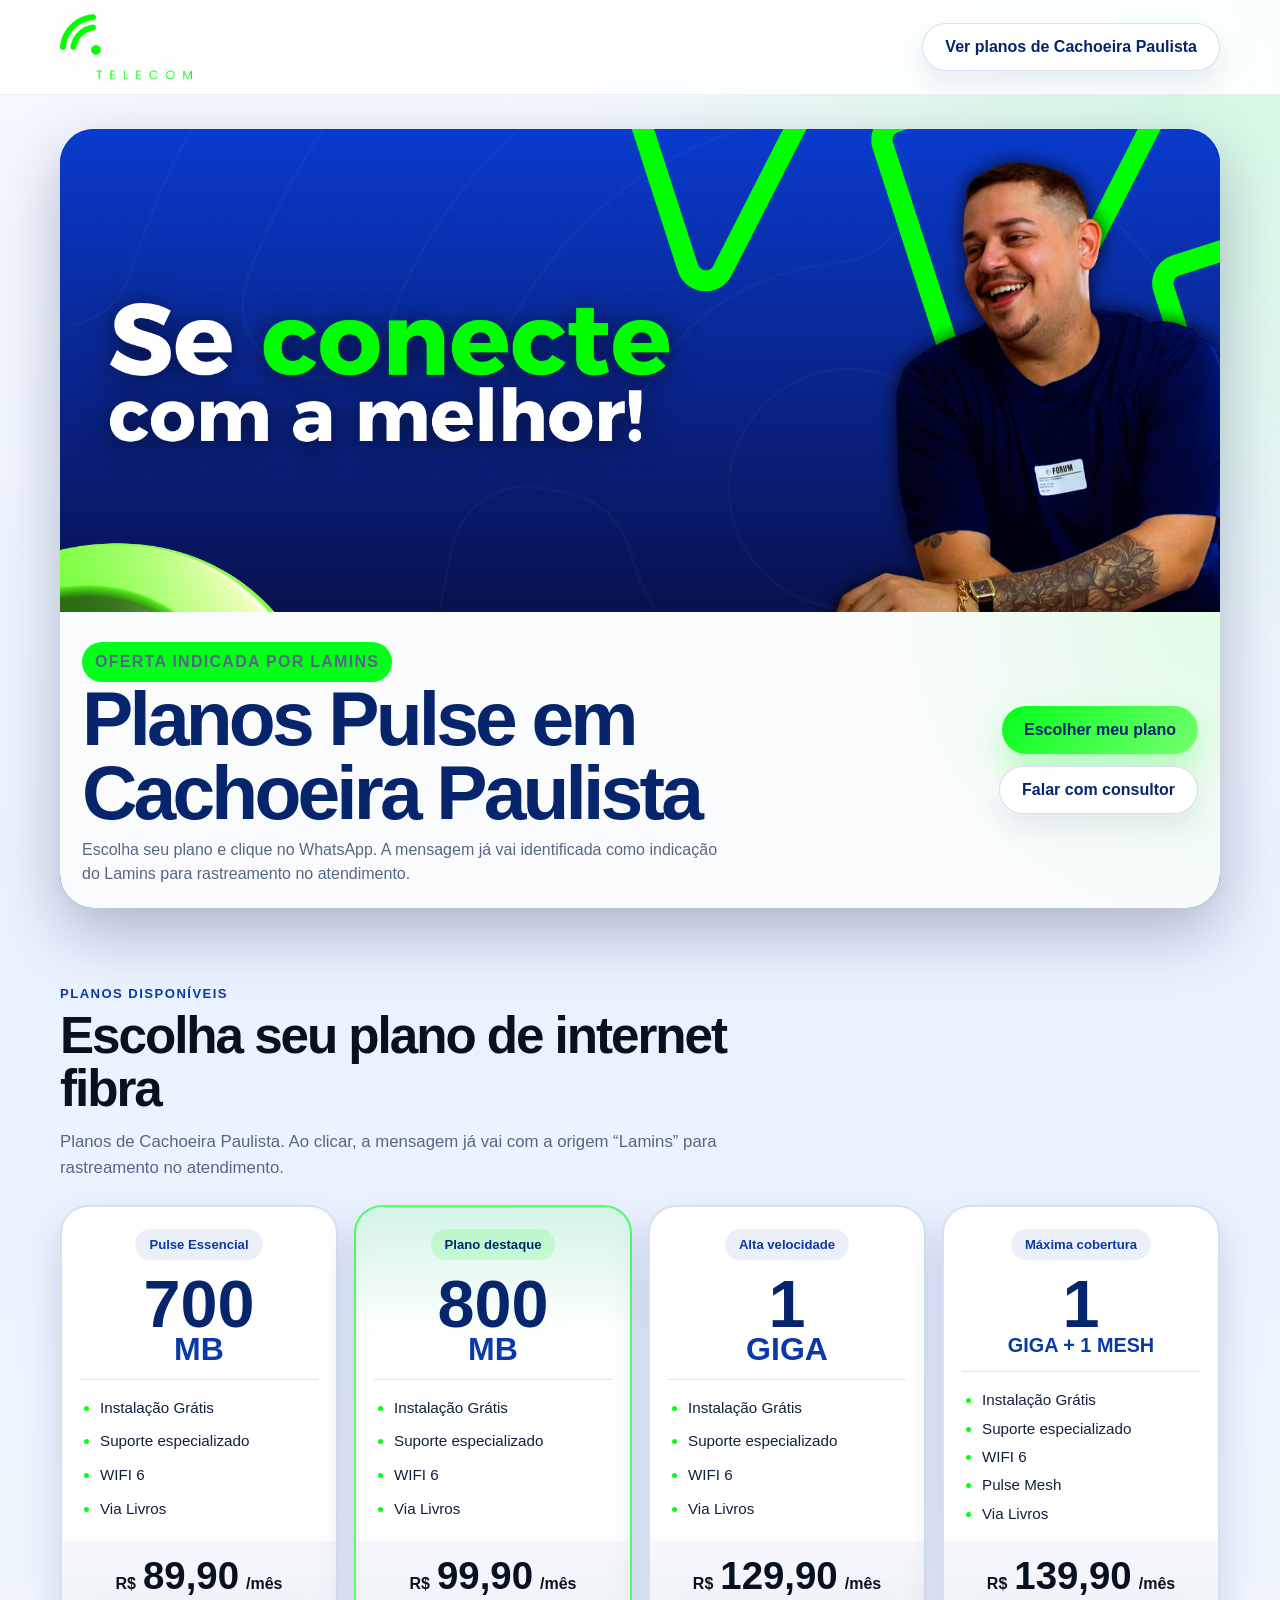
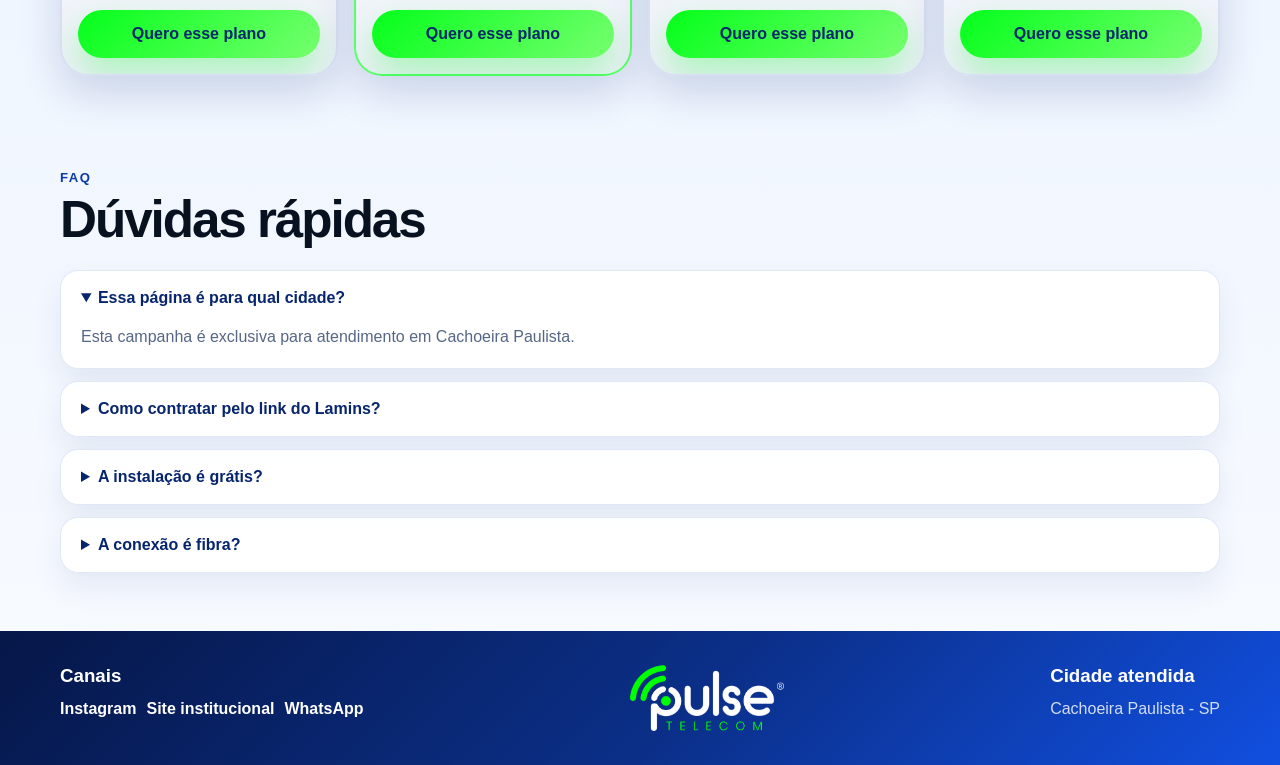
==== lamins/index.html @ 4e4b5b48 "Adiciona LPs de influenciadores para Cachoeira Paulista" ====
<!DOCTYPE html>
<html lang="pt-BR">
<head>
  <meta charset="utf-8">
  <meta name="viewport" content="width=device-width, initial-scale=1">
  <title>Pulse Telecom + Lamins | Internet fibra em Cachoeira Paulista</title>
  <meta name="description" content="Planos de internet fibra da Pulse Telecom em Cachoeira Paulista indicados por Lamins. Escolha seu plano e fale direto no WhatsApp.">
  <link rel="canonical" href="https://lp.pulsetelecom.net.br/lamins/">
  <meta property="og:locale" content="pt_BR">
  <meta property="og:type" content="website">
  <meta property="og:site_name" content="Pulse Telecom">
  <meta property="og:title" content="Pulse Telecom + Lamins">
  <meta property="og:description" content="Planos de internet fibra em Cachoeira Paulista com atendimento direto pelo WhatsApp.">
  <meta property="og:url" content="https://lp.pulsetelecom.net.br/lamins/">
  <meta property="og:image" content="https://lp.pulsetelecom.net.br/assets/site/icon-pulse-1000.png">
  <link rel="icon" type="image/png" sizes="512x512" href="../assets/site/favicon-512.png">
  <link rel="apple-touch-icon" sizes="180x180" href="../assets/site/apple-touch-icon-180.png">
  <link rel="stylesheet" href="../parceiros/parceiro.css?v=20260817a">
</head>
<body data-partner="Lamins" data-source-prefix="pelo Lamins" data-city="Cachoeira Paulista" data-whatsapp="5512988930891">
  <header class="partner-header">
    <div class="container partner-header-row">
      <a class="partner-brand" href="#topo" aria-label="Pulse Telecom">
        <img src="../teste-lp/logo-nova-crop.png" alt="Pulse Telecom">
      </a>
      <a class="button button-secondary" href="#planos">Ver planos de Cachoeira Paulista</a>
    </div>
  </header>

  <main id="topo">
    <section class="partner-hero">
      <div class="container">
        <div class="partner-cover-banner">
          <img class="partner-cover-image" src="./CAPA%20LAMINS.png" alt="Campanha Pulse Telecom indicada por Lamins">
          <div class="partner-cover-card">
            <div>
              <p class="partner-kicker">Oferta indicada por Lamins</p>
              <h1>Planos Pulse em Cachoeira Paulista</h1>
              <p>Escolha seu plano e clique no WhatsApp. A mensagem já vai identificada como indicação do Lamins para rastreamento no atendimento.</p>
            </div>
            <div class="partner-cover-actions">
              <a class="button button-primary" href="#planos">Escolher meu plano</a>
              <a class="button button-secondary" href="https://wa.me/5512988930891" data-consult-message target="_blank" rel="noopener noreferrer">Falar com consultor</a>
            </div>
          </div>
        </div>
      </div>
    </section>

    <section class="plans-section" id="planos">
      <div class="container">
        <div class="section-heading">
          <p class="section-kicker">Planos disponíveis</p>
          <h2>Escolha seu plano de internet fibra</h2>
          <p>Planos de Cachoeira Paulista. Ao clicar, a mensagem já vai com a origem “Lamins” para rastreamento no atendimento.</p>
        </div>

        <div class="plans-grid">
          <article class="plan-card">
            <div class="plan-card-top">
              <span class="plan-badge">Pulse Essencial</span>
              <p class="plan-speed"><strong>700</strong><span>MB</span></p>
            </div>
            <ul class="plan-benefits">
              <li>Instalação Grátis</li>
              <li>Suporte especializado</li>
              <li>WIFI 6</li>
              <li>Via Livros</li>
            </ul>
            <div class="plan-footer">
              <p class="plan-price"><small>R$</small><strong>89,90</strong><span>/mês</span></p>
              <a class="button button-primary plan-button" href="https://wa.me/5512988930891" data-plan-message="700MB" target="_blank" rel="noopener noreferrer">Quero esse plano</a>
            </div>
          </article>

          <article class="plan-card plan-card-featured">
            <div class="plan-card-top">
              <span class="plan-badge">Plano destaque</span>
              <p class="plan-speed"><strong>800</strong><span>MB</span></p>
            </div>
            <ul class="plan-benefits">
              <li>Instalação Grátis</li>
              <li>Suporte especializado</li>
              <li>WIFI 6</li>
              <li>Via Livros</li>
            </ul>
            <div class="plan-footer">
              <p class="plan-price"><small>R$</small><strong>99,90</strong><span>/mês</span></p>
              <a class="button button-primary plan-button" href="https://wa.me/5512988930891" data-plan-message="800MB" target="_blank" rel="noopener noreferrer">Quero esse plano</a>
            </div>
          </article>

          <article class="plan-card">
            <div class="plan-card-top">
              <span class="plan-badge">Alta velocidade</span>
              <p class="plan-speed"><strong>1</strong><span>GIGA</span></p>
            </div>
            <ul class="plan-benefits">
              <li>Instalação Grátis</li>
              <li>Suporte especializado</li>
              <li>WIFI 6</li>
              <li>Via Livros</li>
            </ul>
            <div class="plan-footer">
              <p class="plan-price"><small>R$</small><strong>129,90</strong><span>/mês</span></p>
              <a class="button button-primary plan-button" href="https://wa.me/5512988930891" data-plan-message="1 GIGA" target="_blank" rel="noopener noreferrer">Quero esse plano</a>
            </div>
          </article>

          <article class="plan-card">
            <div class="plan-card-top">
              <span class="plan-badge">Máxima cobertura</span>
              <p class="plan-speed"><strong>1</strong><span class="plan-speed-extra">GIGA + 1 Mesh</span></p>
            </div>
            <ul class="plan-benefits">
              <li>Instalação Grátis</li>
              <li>Suporte especializado</li>
              <li>WIFI 6</li>
              <li>Pulse Mesh</li>
              <li>Via Livros</li>
            </ul>
            <div class="plan-footer">
              <p class="plan-price"><small>R$</small><strong>139,90</strong><span>/mês</span></p>
              <a class="button button-primary plan-button" href="https://wa.me/5512988930891" data-plan-message="1 GIGA + 1 Mesh" target="_blank" rel="noopener noreferrer">Quero esse plano</a>
            </div>
          </article>
        </div>
      </div>
    </section>

    <section class="faq-section" id="faq">
      <div class="container">
        <div class="section-heading">
          <p class="section-kicker">FAQ</p>
          <h2>Dúvidas rápidas</h2>
        </div>
        <div class="faq-list">
          <details open>
            <summary>Essa página é para qual cidade?</summary>
            <p>Esta campanha é exclusiva para atendimento em Cachoeira Paulista.</p>
          </details>
          <details>
            <summary>Como contratar pelo link do Lamins?</summary>
            <p>Escolha o plano e clique em “Quero esse plano”. A mensagem enviada ao WhatsApp já informa que você veio pelo Lamins.</p>
          </details>
          <details>
            <summary>A instalação é grátis?</summary>
            <p>Sim. Consulte a cobertura do seu endereço com a equipe para confirmar disponibilidade e agendamento.</p>
          </details>
          <details>
            <summary>A conexão é fibra?</summary>
            <p>Sim. A conexão da Pulse é 100% fibra óptica.</p>
          </details>
        </div>
      </div>
    </section>
  </main>

  <footer class="partner-footer">
    <div class="container partner-footer-grid">
      <div>
        <h3>Canais</h3>
        <ul>
          <li><a href="https://www.instagram.com/pulse_telecom_/" target="_blank" rel="noopener noreferrer">Instagram</a></li>
          <li><a href="https://pulsetelecom.net.br" target="_blank" rel="noopener noreferrer">Site institucional</a></li>
          <li><a href="https://wa.me/5512988930891" data-consult-message target="_blank" rel="noopener noreferrer">WhatsApp</a></li>
        </ul>
      </div>
      <img class="partner-footer-logo" src="../teste-lp/logo-nova-crop.png" alt="Pulse Telecom">
      <div>
        <h3>Cidade atendida</h3>
        <p>Cachoeira Paulista - SP</p>
      </div>
    </div>
  </footer>

  <script src="../parceiros/parceiro.js?v=20260817a" defer></script>
</body>
</html>
---- parceiros/parceiro.css ----
:root {
  --pulse-blue: #0a3aa8;
  --pulse-blue-deep: #06256d;
  --pulse-green: #04ff1b;
  --pulse-ink: #08111f;
  --pulse-soft: #eef4ff;
  --pulse-line: rgba(7, 24, 61, 0.12);
  --pulse-text: #10213f;
  --pulse-text-soft: #566686;
  --pulse-white: #ffffff;
  --shadow-soft: 0 18px 40px rgba(6, 37, 109, 0.16);
  --shadow-strong: 0 24px 64px rgba(4, 19, 62, 0.28);
  --radius-lg: 30px;
  --radius-md: 20px;
  --container: 1160px;
  --motion-ease: cubic-bezier(0.22, 1, 0.36, 1);
}

*,
*::before,
*::after {
  box-sizing: border-box;
}

html {
  scroll-behavior: smooth;
}

body {
  margin: 0;
  font-family: "Poppins", "Segoe UI", Arial, sans-serif;
  color: var(--pulse-text);
  background:
    radial-gradient(circle at top right, rgba(4, 255, 27, 0.14), transparent 26%),
    linear-gradient(180deg, #f5f9ff 0%, #eaf2ff 44%, #f8fbff 100%);
}

img {
  display: block;
  max-width: 100%;
}

a {
  color: inherit;
  text-decoration: none;
}

.container {
  width: min(calc(100% - 32px), var(--container));
  margin: 0 auto;
}

.partner-header {
  padding: 14px 0;
  background: rgba(255, 255, 255, 0.84);
  border-bottom: 1px solid rgba(10, 58, 168, 0.08);
  backdrop-filter: blur(14px);
}

.partner-header-row,
.partner-footer-grid {
  display: flex;
  align-items: center;
  justify-content: space-between;
  gap: 24px;
}

.partner-brand img,
.partner-footer-logo {
  width: 154px;
  height: auto;
}

.button {
  display: inline-flex;
  align-items: center;
  justify-content: center;
  min-height: 48px;
  padding: 14px 22px;
  border: 0;
  border-radius: 999px;
  font: inherit;
  font-weight: 800;
  line-height: 1;
  text-align: center;
  cursor: pointer;
  transition: transform 0.22s ease, box-shadow 0.22s ease, background 0.22s ease;
}

.button:hover {
  transform: translateY(-2px);
}

.button-primary {
  color: var(--pulse-blue-deep);
  background: linear-gradient(135deg, var(--pulse-green) 0%, #76ff6f 100%);
  box-shadow: 0 16px 34px rgba(4, 255, 27, 0.28);
}

.button-secondary {
  color: var(--pulse-blue-deep);
  background: rgba(255, 255, 255, 0.96);
  border: 1px solid rgba(10, 58, 168, 0.16);
  box-shadow: 0 14px 26px rgba(6, 37, 109, 0.08);
}

.partner-hero {
  padding: 34px 0 42px;
}

.partner-hero-banner {
  position: relative;
  overflow: hidden;
  min-height: 430px;
  display: grid;
  grid-template-columns: minmax(0, 0.92fr) minmax(340px, 0.78fr);
  gap: clamp(24px, 4vw, 54px);
  align-items: center;
  padding: clamp(28px, 4vw, 54px);
  border-radius: 34px;
  color: var(--pulse-white);
  background:
    radial-gradient(circle at 9% 92%, rgba(4, 255, 27, 0.78) 0%, rgba(4, 255, 27, 0.2) 13%, transparent 25%),
    radial-gradient(circle at 78% 20%, rgba(4, 255, 27, 0.24) 0%, transparent 26%),
    linear-gradient(135deg, #061748 0%, #0b2f88 48%, #114fe0 100%);
  box-shadow: var(--shadow-strong);
}

.partner-cover-banner {
  overflow: hidden;
  border-radius: 34px;
  background: #0b2f88;
  box-shadow: var(--shadow-strong);
}

.partner-cover-image {
  width: 100%;
  height: auto;
}

.partner-cover-card {
  display: flex;
  align-items: center;
  justify-content: space-between;
  gap: 22px;
  padding: 22px;
  background:
    radial-gradient(circle at top right, rgba(4, 255, 27, 0.1), transparent 28%),
    rgba(255, 255, 255, 0.98);
}

.partner-cover-card h1 {
  margin: 0;
  color: var(--pulse-blue-deep);
  font-size: clamp(1.8rem, 3.4vw, 3rem);
  line-height: 1.03;
  letter-spacing: -0.04em;
}

.partner-cover-card p {
  max-width: 640px;
  margin: 8px 0 0;
  color: var(--pulse-text-soft);
  font-size: 1rem;
  line-height: 1.5;
}

.partner-cover-actions {
  display: flex;
  flex-wrap: wrap;
  gap: 12px;
  justify-content: flex-end;
}

.partner-hero-banner::before,
.partner-hero-banner::after {
  content: "";
  position: absolute;
  pointer-events: none;
  border-radius: 999px;
}

.partner-hero-banner::before {
  inset: -90px 52% auto -130px;
  height: 340px;
  border: 4px solid rgba(255, 255, 255, 0.07);
}

.partner-hero-banner::after {
  top: -80px;
  right: -70px;
  width: 360px;
  height: 360px;
  border: 34px solid rgba(4, 255, 27, 0.92);
  transform: rotate(18deg);
}

.partner-hero-copy,
.partner-hero-visual {
  position: relative;
  z-index: 1;
}

.partner-kicker {
  width: max-content;
  max-width: 100%;
  margin: 0 0 18px;
  padding: 8px 13px;
  border-radius: 999px;
  color: var(--pulse-blue-deep);
  background: var(--pulse-green);
  font-size: 0.8rem;
  font-weight: 900;
  text-transform: uppercase;
  letter-spacing: 0.08em;
}

.partner-hero h1 {
  max-width: 780px;
  margin: 0;
  font-size: clamp(2.45rem, 6vw, 5rem);
  line-height: 0.96;
  letter-spacing: -0.05em;
}

.partner-hero h1 span {
  color: var(--pulse-green);
}

.partner-hero-copy > p:not(.partner-kicker) {
  max-width: 610px;
  margin: 20px 0 0;
  color: rgba(255, 255, 255, 0.9);
  font-size: clamp(1.02rem, 1.8vw, 1.35rem);
  line-height: 1.48;
}

.partner-hero-actions {
  display: flex;
  flex-wrap: wrap;
  gap: 12px;
  margin-top: 26px;
}

.partner-proof {
  display: flex;
  flex-wrap: wrap;
  gap: 10px;
  margin-top: 24px;
}

.partner-proof span {
  padding: 10px 12px;
  border-radius: 999px;
  color: rgba(255, 255, 255, 0.94);
  background: rgba(255, 255, 255, 0.1);
  border: 1px solid rgba(255, 255, 255, 0.12);
  font-size: 0.9rem;
  font-weight: 700;
}

.partner-hero-visual {
  display: grid;
  justify-items: center;
  gap: 18px;
}

.partner-logo-mark {
  width: min(330px, 80%);
  padding: 22px 24px;
  border-radius: 28px;
  background: rgba(255, 255, 255, 0.08);
  border: 1px solid rgba(255, 255, 255, 0.14);
  box-shadow: 0 22px 46px rgba(3, 10, 34, 0.22);
}

.partner-card {
  width: min(340px, 100%);
  padding: 22px;
  border-radius: 28px;
  background: rgba(255, 255, 255, 0.96);
  color: var(--pulse-blue-deep);
  box-shadow: 0 22px 54px rgba(4, 19, 62, 0.24);
}

.partner-avatar {
  display: grid;
  place-items: center;
  width: 128px;
  height: 128px;
  margin: 0 auto 16px;
  border-radius: 34px;
  color: var(--pulse-blue-deep);
  background:
    radial-gradient(circle at 32% 26%, rgba(255, 255, 255, 0.86), transparent 24%),
    linear-gradient(145deg, var(--pulse-green) 0%, #7cff75 100%);
  font-size: 3.4rem;
  font-weight: 900;
}

.partner-card p {
  margin: 0;
  text-align: center;
}

.partner-card strong {
  display: block;
  margin-bottom: 4px;
  font-size: 1.3rem;
}

.plans-section,
.faq-section {
  padding: 36px 0 58px;
}

.section-heading {
  max-width: 760px;
  margin-bottom: 24px;
}

.section-kicker {
  margin: 0 0 8px;
  color: var(--pulse-blue);
  font-size: 0.82rem;
  font-weight: 900;
  text-transform: uppercase;
  letter-spacing: 0.11em;
}

.section-heading h2 {
  margin: 0;
  color: var(--pulse-ink);
  font-size: clamp(2rem, 4vw, 3.2rem);
  line-height: 1.04;
  letter-spacing: -0.04em;
}

.section-heading p:not(.section-kicker) {
  margin: 14px 0 0;
  color: var(--pulse-text-soft);
  font-size: 1.05rem;
  line-height: 1.55;
}

.plans-grid {
  display: grid;
  grid-template-columns: repeat(4, minmax(0, 1fr));
  gap: 16px;
  align-items: stretch;
}

.plan-card {
  display: flex;
  flex-direction: column;
  overflow: hidden;
  min-width: 0;
  border: 2px solid rgba(10, 58, 168, 0.16);
  border-radius: 28px;
  background: rgba(255, 255, 255, 0.96);
  box-shadow: var(--shadow-soft);
  transition: transform 0.24s ease, border-color 0.24s ease, box-shadow 0.24s ease;
}

.plan-card:hover {
  transform: translateY(-5px);
  border-color: rgba(4, 255, 27, 0.5);
  box-shadow: 0 22px 48px rgba(6, 37, 109, 0.18);
}

.plan-card-featured {
  border-color: rgba(4, 255, 27, 0.66);
  background: linear-gradient(180deg, rgba(4, 255, 27, 0.1) 0%, #ffffff 28%, #ffffff 100%);
}

.plan-card-top {
  padding: 22px 18px 14px;
  text-align: center;
}

.plan-badge {
  display: inline-flex;
  margin-bottom: 14px;
  padding: 8px 14px;
  border-radius: 999px;
  background: rgba(10, 58, 168, 0.08);
  color: var(--pulse-blue);
  font-size: 0.82rem;
  font-weight: 800;
}

.plan-card-featured .plan-badge {
  color: var(--pulse-blue-deep);
  background: rgba(4, 255, 27, 0.14);
}

.plan-speed {
  margin: 0;
  color: var(--pulse-blue-deep);
  line-height: 0.92;
}

.plan-speed strong {
  display: block;
  font-size: clamp(3.4rem, 5.2vw, 4.7rem);
  font-weight: 900;
}

.plan-speed span {
  display: block;
  color: var(--pulse-blue);
  font-size: clamp(1.65rem, 2.5vw, 2.35rem);
  font-weight: 900;
  text-transform: uppercase;
}

.plan-speed-extra {
  font-size: clamp(1.1rem, 1.55vw, 1.45rem) !important;
  line-height: 1.1;
}

.plan-benefits {
  flex: 1;
  display: grid;
  gap: 9px;
  margin: 0 18px;
  padding: 18px 0 18px 20px;
  border-top: 1px solid rgba(10, 58, 168, 0.14);
}

.plan-benefits li {
  font-size: 0.95rem;
  line-height: 1.28;
}

.plan-benefits li::marker {
  color: var(--pulse-green);
}

.plan-footer {
  display: grid;
  gap: 14px;
  padding: 16px;
  background: linear-gradient(180deg, rgba(10, 58, 168, 0.04) 0%, rgba(10, 58, 168, 0.08) 100%);
}

.plan-price {
  display: flex;
  align-items: baseline;
  justify-content: center;
  gap: 7px;
  margin: 0;
  color: var(--pulse-ink);
}

.plan-price small,
.plan-price span {
  font-size: 1rem;
  font-weight: 800;
}

.plan-price strong {
  font-size: clamp(2rem, 3vw, 2.8rem);
  line-height: 1;
}

.plan-button {
  width: 100%;
}

.faq-list {
  display: grid;
  gap: 12px;
}

.faq-list details {
  overflow: hidden;
  border: 1px solid rgba(10, 58, 168, 0.12);
  border-radius: 18px;
  background: rgba(255, 255, 255, 0.94);
  box-shadow: 0 14px 30px rgba(6, 37, 109, 0.08);
}

.faq-list summary {
  padding: 18px 20px;
  color: var(--pulse-blue-deep);
  font-weight: 800;
  cursor: pointer;
}

.faq-list p {
  margin: 0;
  padding: 0 20px 18px;
  color: var(--pulse-text-soft);
  line-height: 1.55;
}

.partner-footer {
  padding: 34px 0;
  color: var(--pulse-white);
  background: linear-gradient(135deg, #061748 0%, #0b2f88 54%, #114fe0 100%);
}

.partner-footer-grid {
  align-items: flex-start;
}

.partner-footer h3 {
  margin: 0 0 10px;
}

.partner-footer p,
.partner-footer ul {
  margin: 0;
  color: rgba(255, 255, 255, 0.82);
  line-height: 1.55;
}

.partner-footer ul {
  display: flex;
  flex-wrap: wrap;
  gap: 10px;
  padding: 0;
  list-style: none;
}

.partner-footer a {
  color: var(--pulse-white);
  font-weight: 800;
}

.motion-ready .scroll-reveal {
  opacity: 0;
  transform: translate3d(0, 20px, 0);
  transition: opacity 0.56s var(--motion-ease), transform 0.56s var(--motion-ease);
  will-change: opacity, transform;
}

.motion-ready .scroll-reveal.is-visible {
  opacity: 1;
  transform: translate3d(0, 0, 0);
}

@media (max-width: 980px) {
  .partner-hero-banner,
  .plans-grid {
    grid-template-columns: repeat(2, minmax(0, 1fr));
  }

  .partner-hero-banner {
    min-height: 0;
  }

  .partner-cover-card {
    align-items: flex-start;
    flex-direction: column;
  }

  .partner-cover-actions {
    justify-content: flex-start;
  }
}

@media (max-width: 720px) {
  .partner-header-row,
  .partner-footer-grid {
    align-items: stretch;
    flex-direction: column;
  }

  .partner-header-row .button {
    width: 100%;
  }

  .partner-hero {
    padding-top: 18px;
  }

  .partner-hero-banner,
  .plans-grid {
    grid-template-columns: 1fr;
  }

  .partner-hero-banner {
    padding: 24px 18px;
    border-radius: 24px;
  }

  .partner-cover-banner {
    border-radius: 24px;
  }

  .partner-cover-card {
    padding: 18px;
  }

  .partner-hero-banner::after {
    width: 210px;
    height: 210px;
    border-width: 22px;
  }

  .partner-hero-actions .button {
    width: 100%;
  }

  .partner-cover-actions,
  .partner-cover-actions .button {
    width: 100%;
  }

  .partner-logo-mark {
    width: min(280px, 100%);
  }

  .plan-card,
  .faq-list details {
    border-radius: 22px;
  }
}

@media (prefers-reduced-motion: reduce) {
  *,
  *::before,
  *::after {
    scroll-behavior: auto !important;
    transition-duration: 0.01ms !important;
    animation-duration: 0.01ms !important;
  }
}
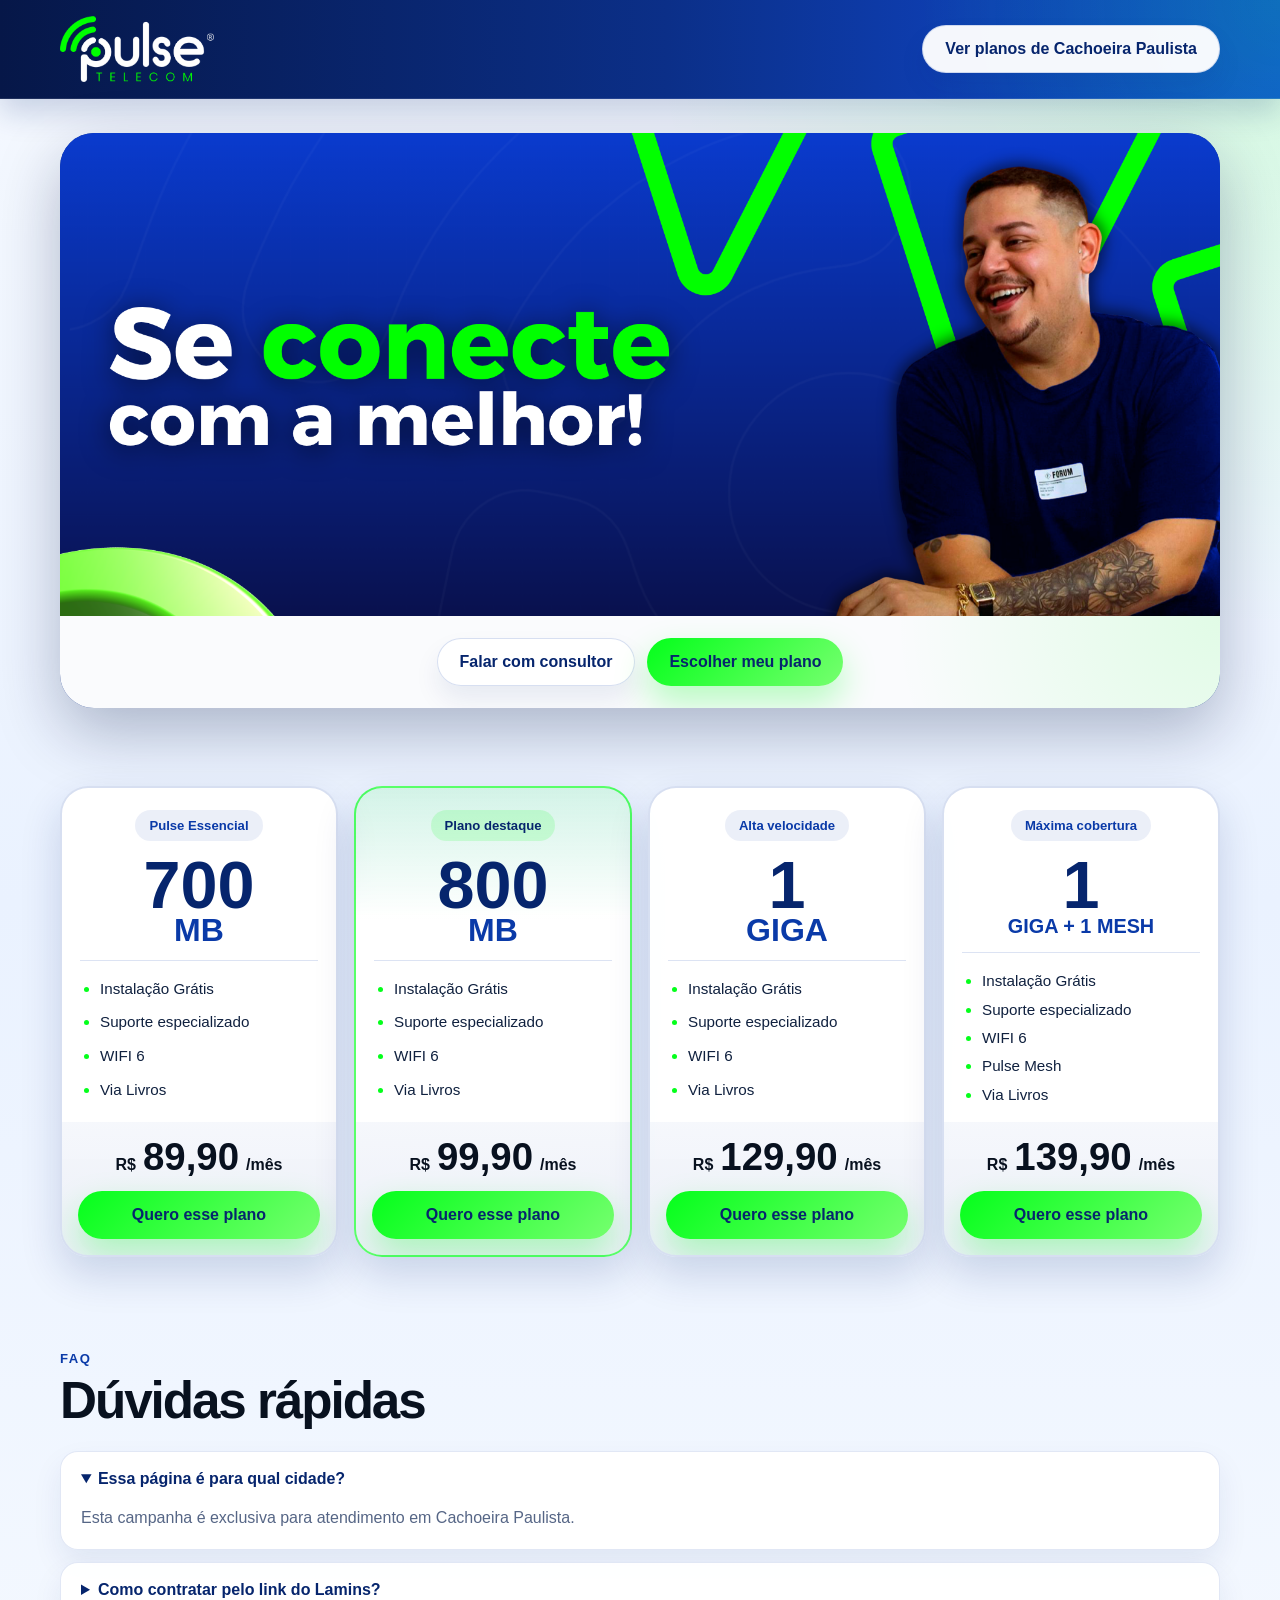
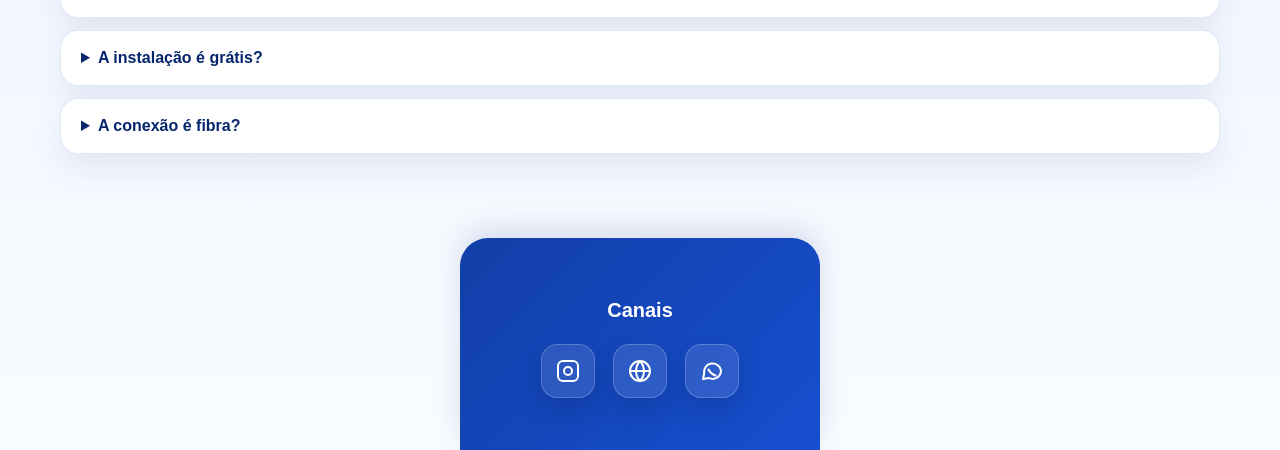
==== commit 94611cbd: "Ajusta LPs de influenciadores" ====
--- a/lamins/index.html
+++ b/lamins/index.html
@@ -15,7 +15,7 @@
   <meta property="og:image" content="https://lp.pulsetelecom.net.br/assets/site/icon-pulse-1000.png">
   <link rel="icon" type="image/png" sizes="512x512" href="../assets/site/favicon-512.png">
   <link rel="apple-touch-icon" sizes="180x180" href="../assets/site/apple-touch-icon-180.png">
-  <link rel="stylesheet" href="../parceiros/parceiro.css?v=20260817a">
+  <link rel="stylesheet" href="../parceiros/parceiro.css?v=20260817b">
 </head>
 <body data-partner="Lamins" data-source-prefix="pelo Lamins" data-city="Cachoeira Paulista" data-whatsapp="5512988930891">
   <header class="partner-header">
@@ -33,14 +33,9 @@
         <div class="partner-cover-banner">
           <img class="partner-cover-image" src="./CAPA%20LAMINS.png" alt="Campanha Pulse Telecom indicada por Lamins">
           <div class="partner-cover-card">
-            <div>
-              <p class="partner-kicker">Oferta indicada por Lamins</p>
-              <h1>Planos Pulse em Cachoeira Paulista</h1>
-              <p>Escolha seu plano e clique no WhatsApp. A mensagem já vai identificada como indicação do Lamins para rastreamento no atendimento.</p>
-            </div>
             <div class="partner-cover-actions">
+              <a class="button button-secondary" href="https://wa.me/5512988930891" data-consult-message target="_blank" rel="noopener noreferrer">Falar com consultor</a>
               <a class="button button-primary" href="#planos">Escolher meu plano</a>
-              <a class="button button-secondary" href="https://wa.me/5512988930891" data-consult-message target="_blank" rel="noopener noreferrer">Falar com consultor</a>
             </div>
           </div>
         </div>
@@ -49,11 +44,7 @@
 
     <section class="plans-section" id="planos">
       <div class="container">
-        <div class="section-heading">
-          <p class="section-kicker">Planos disponíveis</p>
-          <h2>Escolha seu plano de internet fibra</h2>
-          <p>Planos de Cachoeira Paulista. Ao clicar, a mensagem já vai com a origem “Lamins” para rastreamento no atendimento.</p>
-        </div>
+        <h2 class="sr-only">Planos Pulse Telecom em Cachoeira Paulista</h2>
 
         <div class="plans-grid">
           <article class="plan-card">
@@ -157,23 +148,18 @@
   </main>
 
   <footer class="partner-footer">
-    <div class="container partner-footer-grid">
-      <div>
+    <div class="container">
+      <section class="partner-footer-card" aria-label="Canais">
         <h3>Canais</h3>
-        <ul>
-          <li><a href="https://www.instagram.com/pulse_telecom_/" target="_blank" rel="noopener noreferrer">Instagram</a></li>
-          <li><a href="https://pulsetelecom.net.br" target="_blank" rel="noopener noreferrer">Site institucional</a></li>
-          <li><a href="https://wa.me/5512988930891" data-consult-message target="_blank" rel="noopener noreferrer">WhatsApp</a></li>
+        <ul class="partner-footer-icons">
+          <li><a href="https://www.instagram.com/pulse_telecom_/" target="_blank" rel="noopener noreferrer" aria-label="Instagram"><span class="partner-footer-icon partner-footer-instagram" aria-hidden="true"></span></a></li>
+          <li><a href="https://pulsetelecom.net.br" target="_blank" rel="noopener noreferrer" aria-label="Site institucional"><span class="partner-footer-icon partner-footer-site" aria-hidden="true"></span></a></li>
+          <li><a href="https://wa.me/5512988930891" data-consult-message target="_blank" rel="noopener noreferrer" aria-label="WhatsApp"><span class="partner-footer-icon partner-footer-whatsapp" aria-hidden="true"></span></a></li>
         </ul>
-      </div>
-      <img class="partner-footer-logo" src="../teste-lp/logo-nova-crop.png" alt="Pulse Telecom">
-      <div>
-        <h3>Cidade atendida</h3>
-        <p>Cachoeira Paulista - SP</p>
-      </div>
+      </section>
     </div>
   </footer>
 
-  <script src="../parceiros/parceiro.js?v=20260817a" defer></script>
+  <script src="../parceiros/parceiro.js?v=20260817b" defer></script>
 </body>
 </html>
--- a/parceiros/parceiro.css
+++ b/parceiros/parceiro.css
@@ -51,22 +51,22 @@
 }
 
 .partner-header {
-  padding: 14px 0;
-  background: rgba(255, 255, 255, 0.84);
-  border-bottom: 1px solid rgba(10, 58, 168, 0.08);
-  backdrop-filter: blur(14px);
-}
-
-.partner-header-row,
-.partner-footer-grid {
+  padding: 16px 0;
+  background:
+    radial-gradient(circle at top right, rgba(4, 255, 27, 0.18), transparent 28%),
+    linear-gradient(90deg, #061748 0%, #0b2f88 52%, #114fe0 100%);
+  border-bottom: 1px solid rgba(255, 255, 255, 0.1);
+  box-shadow: 0 14px 28px rgba(6, 37, 109, 0.18);
+}
+
+.partner-header-row {
   display: flex;
   align-items: center;
   justify-content: space-between;
   gap: 24px;
 }
 
-.partner-brand img,
-.partner-footer-logo {
+.partner-brand img {
   width: 154px;
   height: auto;
 }
@@ -141,7 +141,7 @@
 .partner-cover-card {
   display: flex;
   align-items: center;
-  justify-content: space-between;
+  justify-content: center;
   gap: 22px;
   padding: 22px;
   background:
@@ -149,27 +149,11 @@
     rgba(255, 255, 255, 0.98);
 }
 
-.partner-cover-card h1 {
-  margin: 0;
-  color: var(--pulse-blue-deep);
-  font-size: clamp(1.8rem, 3.4vw, 3rem);
-  line-height: 1.03;
-  letter-spacing: -0.04em;
-}
-
-.partner-cover-card p {
-  max-width: 640px;
-  margin: 8px 0 0;
-  color: var(--pulse-text-soft);
-  font-size: 1rem;
-  line-height: 1.5;
-}
-
 .partner-cover-actions {
   display: flex;
   flex-wrap: wrap;
   gap: 12px;
-  justify-content: flex-end;
+  justify-content: center;
 }
 
 .partner-hero-banner::before,
@@ -240,6 +224,20 @@
   flex-wrap: wrap;
   gap: 12px;
   margin-top: 26px;
+}
+
+.partner-hero-actions-only {
+  min-height: 280px;
+  display: flex;
+  align-items: center;
+  justify-content: center;
+}
+
+.partner-hero-actions-only .partner-hero-actions {
+  position: relative;
+  z-index: 1;
+  justify-content: center;
+  margin-top: 0;
 }
 
 .partner-proof {
@@ -317,6 +315,16 @@
 .section-heading {
   max-width: 760px;
   margin-bottom: 24px;
+}
+
+.sr-only {
+  position: absolute;
+  width: 1px;
+  height: 1px;
+  overflow: hidden;
+  clip: rect(0, 0, 0, 0);
+  white-space: nowrap;
+  clip-path: inset(50%);
 }
 
 .section-kicker {
@@ -496,37 +504,67 @@
 }
 
 .partner-footer {
-  padding: 34px 0;
+  padding: 26px 0 0;
+}
+
+.partner-footer-card {
+  width: min(100%, 360px);
+  margin: 0 auto;
+  padding: 62px 26px 48px;
+  border-radius: 28px 28px 0 0;
   color: var(--pulse-white);
-  background: linear-gradient(135deg, #061748 0%, #0b2f88 54%, #114fe0 100%);
-}
-
-.partner-footer-grid {
-  align-items: flex-start;
-}
-
-.partner-footer h3 {
-  margin: 0 0 10px;
-}
-
-.partner-footer p,
-.partner-footer ul {
-  margin: 0;
-  color: rgba(255, 255, 255, 0.82);
-  line-height: 1.55;
-}
-
-.partner-footer ul {
-  display: flex;
-  flex-wrap: wrap;
-  gap: 10px;
+  text-align: center;
+  background: linear-gradient(135deg, #123fa8 0%, #174fd0 100%);
+  box-shadow: 0 -10px 28px rgba(6, 37, 109, 0.12);
+}
+
+.partner-footer-card h3 {
+  margin: 0 0 24px;
+  color: var(--pulse-white);
+  font-size: 1.25rem;
+  line-height: 1;
+}
+
+.partner-footer-icons {
+  display: flex;
+  align-items: center;
+  justify-content: center;
+  gap: 18px;
+  margin: 0;
   padding: 0;
   list-style: none;
 }
 
-.partner-footer a {
-  color: var(--pulse-white);
-  font-weight: 800;
+.partner-footer-icon {
+  display: inline-flex;
+  width: 54px;
+  height: 54px;
+  border-radius: 16px;
+  background-color: rgba(255, 255, 255, 0.11);
+  border: 1px solid rgba(255, 255, 255, 0.2);
+  background-repeat: no-repeat;
+  background-position: center;
+  background-size: 24px 24px;
+  box-shadow: 0 12px 24px rgba(7, 28, 80, 0.2);
+  transition: transform 0.22s ease, background-color 0.22s ease, box-shadow 0.22s ease;
+}
+
+.partner-footer-icon:hover {
+  transform: translateY(-2px);
+  background-color: rgba(255, 255, 255, 0.18);
+  box-shadow: 0 14px 26px rgba(4, 255, 27, 0.14);
+}
+
+.partner-footer-instagram {
+  background-image: url("data:image/svg+xml,%3Csvg xmlns='http://www.w3.org/2000/svg' fill='none' viewBox='0 0 24 24' stroke='%23ffffff' stroke-width='2' stroke-linecap='round' stroke-linejoin='round'%3E%3Crect x='2' y='2' width='20' height='20' rx='5' ry='5'/%3E%3Cpath d='m16 11.37.01 0'/%3E%3Ccircle cx='12' cy='12' r='4'/%3E%3C/svg%3E");
+}
+
+.partner-footer-site {
+  background-image: url("data:image/svg+xml,%3Csvg xmlns='http://www.w3.org/2000/svg' fill='none' viewBox='0 0 24 24' stroke='%23ffffff' stroke-width='2' stroke-linecap='round' stroke-linejoin='round'%3E%3Ccircle cx='12' cy='12' r='10'/%3E%3Cpath d='M2 12h20'/%3E%3Cpath d='M12 2a15.3 15.3 0 0 1 4 10 15.3 15.3 0 0 1-4 10 15.3 15.3 0 0 1-4-10 15.3 15.3 0 0 1 4-10z'/%3E%3C/svg%3E");
+}
+
+.partner-footer-whatsapp {
+  background-image: url("data:image/svg+xml,%3Csvg xmlns='http://www.w3.org/2000/svg' fill='none' viewBox='0 0 24 24' stroke='%23ffffff' stroke-width='2' stroke-linecap='round' stroke-linejoin='round'%3E%3Cpath d='M21 11.5a8.38 8.38 0 0 1-12.14 7.46L3 20l1.14-5.56A8.5 8.5 0 1 1 21 11.5Z'/%3E%3Cpath d='M8.5 10.5c1.5 3 4 5 7 6'/%3E%3C/svg%3E");
 }
 
 .motion-ready .scroll-reveal {
@@ -552,18 +590,16 @@
   }
 
   .partner-cover-card {
-    align-items: flex-start;
-    flex-direction: column;
+    align-items: stretch;
   }
 
   .partner-cover-actions {
-    justify-content: flex-start;
+    width: 100%;
   }
 }
 
 @media (max-width: 720px) {
-  .partner-header-row,
-  .partner-footer-grid {
+  .partner-header-row {
     align-items: stretch;
     flex-direction: column;
   }
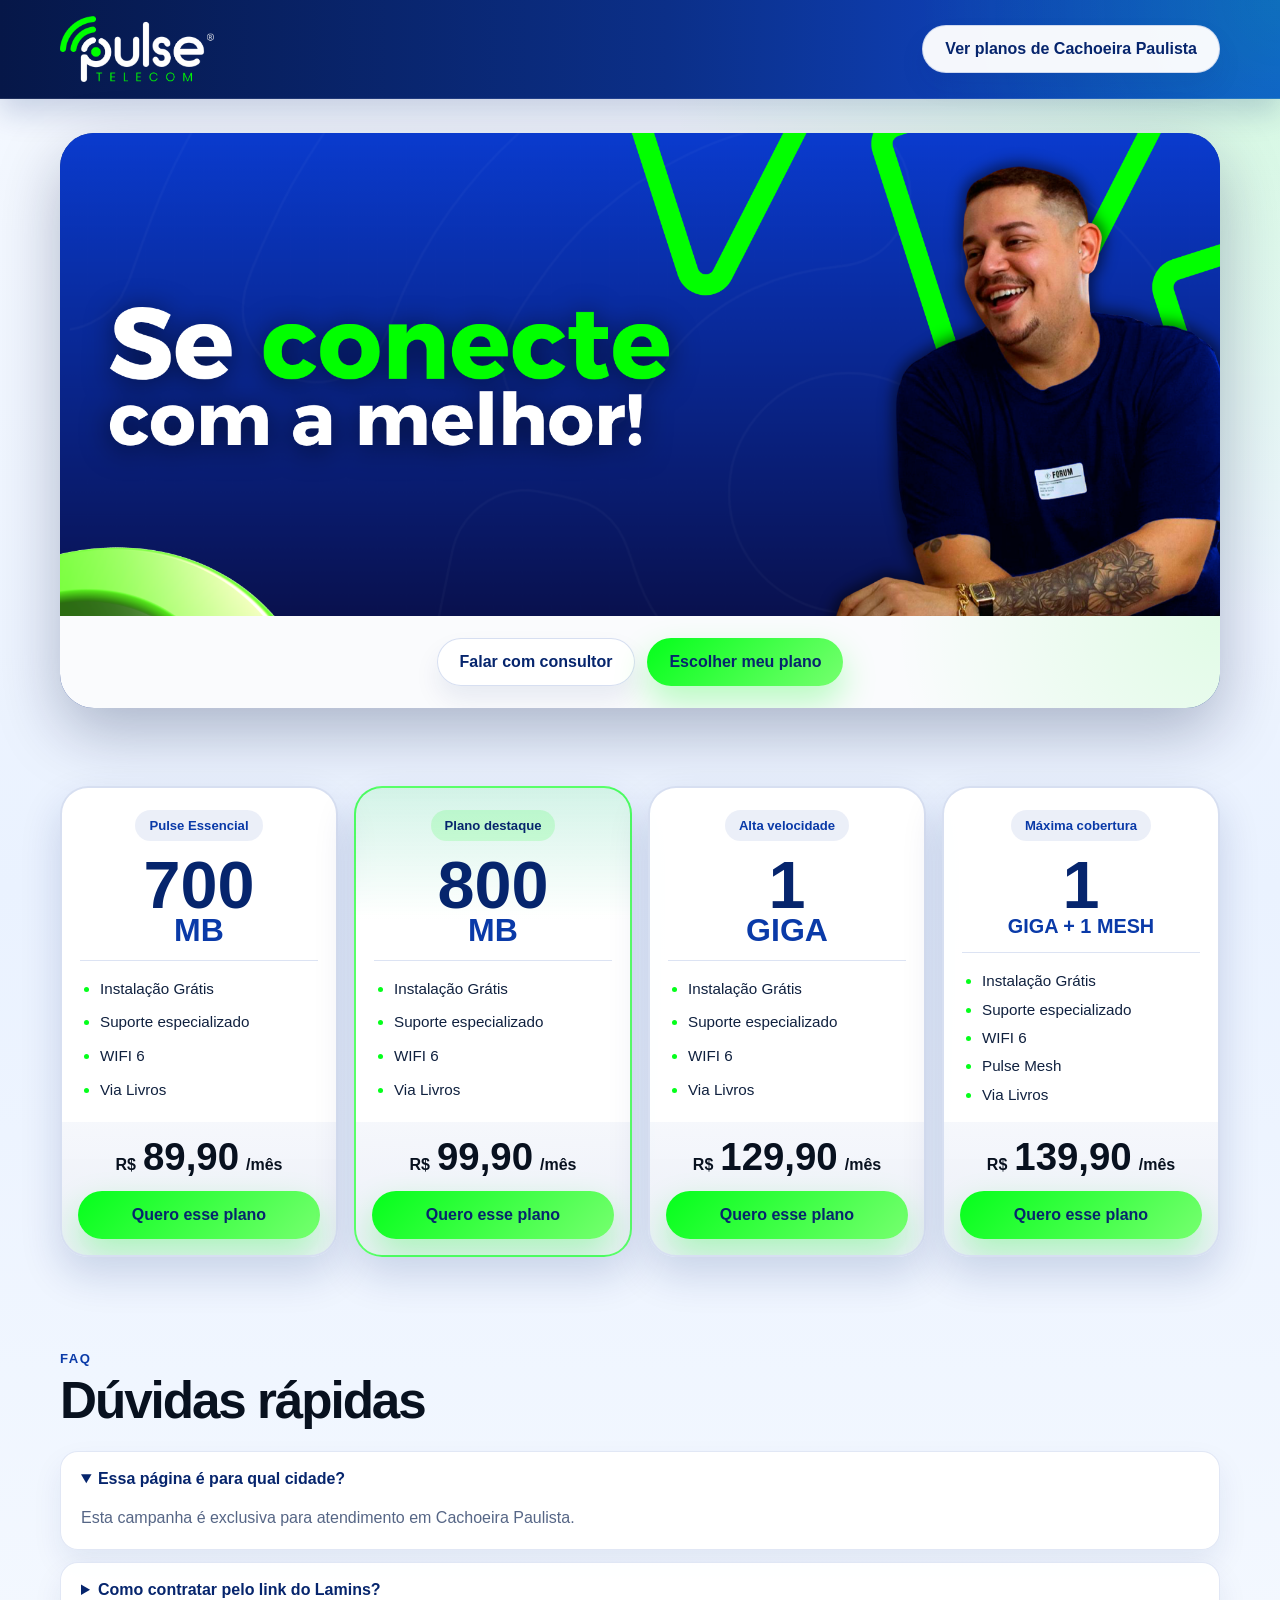
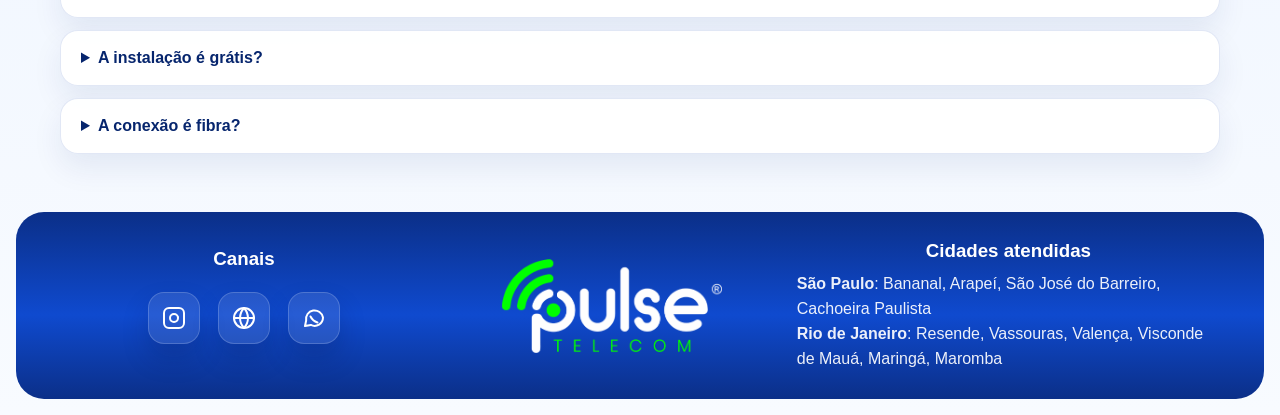
==== commit ed7271c3: "Padroniza rodape das LPs de influenciadores" ====
--- a/lamins/index.html
+++ b/lamins/index.html
@@ -147,16 +147,33 @@
     </section>
   </main>
 
-  <footer class="partner-footer">
-    <div class="container">
-      <section class="partner-footer-card" aria-label="Canais">
+  <footer class="site-footer partner-footer">
+    <div class="container footer-grid">
+      <div>
         <h3>Canais</h3>
-        <ul class="partner-footer-icons">
-          <li><a href="https://www.instagram.com/pulse_telecom_/" target="_blank" rel="noopener noreferrer" aria-label="Instagram"><span class="partner-footer-icon partner-footer-instagram" aria-hidden="true"></span></a></li>
-          <li><a href="https://pulsetelecom.net.br" target="_blank" rel="noopener noreferrer" aria-label="Site institucional"><span class="partner-footer-icon partner-footer-site" aria-hidden="true"></span></a></li>
-          <li><a href="https://wa.me/5512988930891" data-consult-message target="_blank" rel="noopener noreferrer" aria-label="WhatsApp"><span class="partner-footer-icon partner-footer-whatsapp" aria-hidden="true"></span></a></li>
+        <ul class="footer-links footer-links-icons">
+          <li><a href="https://www.instagram.com/pulse_telecom_/" target="_blank" rel="noopener noreferrer" aria-label="Instagram"><span class="footer-link-icon footer-link-instagram" aria-hidden="true"></span></a></li>
+          <li><a href="https://pulsetelecom.net.br" target="_blank" rel="noopener noreferrer" aria-label="Site institucional"><span class="footer-link-icon footer-link-site" aria-hidden="true"></span></a></li>
+          <li><a href="https://wa.me/5512988930891" data-consult-message target="_blank" rel="noopener noreferrer" aria-label="WhatsApp"><span class="footer-link-icon footer-link-whatsapp" aria-hidden="true"></span></a></li>
         </ul>
-      </section>
+      </div>
+
+      <div>
+        <img
+          class="footer-logo"
+          src="../teste-lp/logo-nova-crop.png"
+          alt="Pulse Telecom"
+        >
+      </div>
+
+      <div>
+        <h3>Cidades atendidas</h3>
+        <p>
+          <strong>São Paulo</strong>: Bananal, Arapeí, São José do Barreiro, Cachoeira Paulista
+          <br>
+          <strong>Rio de Janeiro</strong>: Resende, Vassouras, Valença, Visconde de Mauá, Maringá, Maromba
+        </p>
+      </div>
     </div>
   </footer>
 
--- a/parceiros/parceiro.css
+++ b/parceiros/parceiro.css
@@ -503,67 +503,112 @@
   line-height: 1.55;
 }
 
-.partner-footer {
-  padding: 26px 0 0;
-}
-
-.partner-footer-card {
-  width: min(100%, 360px);
+.site-footer {
+  margin: 0 16px 16px;
+  padding: 28px 0;
+  border-radius: 28px;
+  background: linear-gradient(180deg, #0b2f88 0%, #0f4acf 55%, #0b2f88 100%);
+  color: rgba(255, 255, 255, 0.86);
+}
+
+.footer-grid {
+  display: grid;
+  grid-template-columns: 1fr 0.85fr 1.15fr;
+  align-items: center;
+  gap: 28px;
+}
+
+.footer-grid > div {
+  min-width: 0;
+}
+
+.footer-grid > div:first-child {
+  display: flex;
+  flex-direction: column;
+  align-items: center;
+}
+
+.footer-grid > div:nth-child(2) {
+  display: flex;
+  justify-content: center;
+  align-items: center;
+}
+
+.footer-grid > div:nth-child(3) {
+  display: flex;
+  flex-direction: column;
+  align-items: center;
+}
+
+.footer-logo {
+  width: 220px;
   margin: 0 auto;
-  padding: 62px 26px 48px;
-  border-radius: 28px 28px 0 0;
-  color: var(--pulse-white);
-  text-align: center;
-  background: linear-gradient(135deg, #123fa8 0%, #174fd0 100%);
-  box-shadow: 0 -10px 28px rgba(6, 37, 109, 0.12);
-}
-
-.partner-footer-card h3 {
-  margin: 0 0 24px;
-  color: var(--pulse-white);
-  font-size: 1.25rem;
-  line-height: 1;
-}
-
-.partner-footer-icons {
+}
+
+.footer-links {
+  display: grid;
+  gap: 10px;
+  margin-top: 12px;
+  padding: 0;
+}
+
+.footer-links-icons {
   display: flex;
   align-items: center;
   justify-content: center;
   gap: 18px;
+}
+
+.footer-links-icons li {
+  list-style: none;
+}
+
+.footer-links a {
+  color: var(--pulse-white);
+}
+
+.site-footer h3 {
+  color: var(--pulse-white);
+  margin: 0 0 10px;
+  text-align: center;
+}
+
+.site-footer p {
   margin: 0;
-  padding: 0;
-  list-style: none;
-}
-
-.partner-footer-icon {
+  color: rgba(255, 255, 255, 0.92);
+  line-height: 1.55;
+  text-align: left;
+}
+
+.footer-link-icon {
   display: inline-flex;
-  width: 54px;
-  height: 54px;
+  width: 52px;
+  height: 52px;
   border-radius: 16px;
-  background-color: rgba(255, 255, 255, 0.11);
-  border: 1px solid rgba(255, 255, 255, 0.2);
+  background-color: rgba(255, 255, 255, 0.1);
+  border: 1px solid rgba(255, 255, 255, 0.18);
   background-repeat: no-repeat;
   background-position: center;
   background-size: 24px 24px;
-  box-shadow: 0 12px 24px rgba(7, 28, 80, 0.2);
-  transition: transform 0.22s ease, background-color 0.22s ease, box-shadow 0.22s ease;
-}
-
-.partner-footer-icon:hover {
+  box-shadow: 0 14px 26px rgba(7, 28, 80, 0.22);
+  transition: transform 0.22s ease, box-shadow 0.22s ease, background-color 0.22s ease;
+}
+
+.footer-link-icon:hover {
   transform: translateY(-2px);
-  background-color: rgba(255, 255, 255, 0.18);
-  box-shadow: 0 14px 26px rgba(4, 255, 27, 0.14);
-}
-
-.partner-footer-instagram {
+  background-color: rgba(4, 255, 27, 0.18);
+  box-shadow: 0 12px 24px rgba(4, 255, 27, 0.16);
+}
+
+.footer-link-instagram {
   background-image: url("data:image/svg+xml,%3Csvg xmlns='http://www.w3.org/2000/svg' fill='none' viewBox='0 0 24 24' stroke='%23ffffff' stroke-width='2' stroke-linecap='round' stroke-linejoin='round'%3E%3Crect x='2' y='2' width='20' height='20' rx='5' ry='5'/%3E%3Cpath d='m16 11.37.01 0'/%3E%3Ccircle cx='12' cy='12' r='4'/%3E%3C/svg%3E");
 }
 
-.partner-footer-site {
+.footer-link-site {
   background-image: url("data:image/svg+xml,%3Csvg xmlns='http://www.w3.org/2000/svg' fill='none' viewBox='0 0 24 24' stroke='%23ffffff' stroke-width='2' stroke-linecap='round' stroke-linejoin='round'%3E%3Ccircle cx='12' cy='12' r='10'/%3E%3Cpath d='M2 12h20'/%3E%3Cpath d='M12 2a15.3 15.3 0 0 1 4 10 15.3 15.3 0 0 1-4 10 15.3 15.3 0 0 1-4-10 15.3 15.3 0 0 1 4-10z'/%3E%3C/svg%3E");
 }
 
-.partner-footer-whatsapp {
+.footer-link-whatsapp {
   background-image: url("data:image/svg+xml,%3Csvg xmlns='http://www.w3.org/2000/svg' fill='none' viewBox='0 0 24 24' stroke='%23ffffff' stroke-width='2' stroke-linecap='round' stroke-linejoin='round'%3E%3Cpath d='M21 11.5a8.38 8.38 0 0 1-12.14 7.46L3 20l1.14-5.56A8.5 8.5 0 1 1 21 11.5Z'/%3E%3Cpath d='M8.5 10.5c1.5 3 4 5 7 6'/%3E%3C/svg%3E");
 }
 
@@ -596,6 +641,15 @@
   .partner-cover-actions {
     width: 100%;
   }
+
+  .footer-grid {
+    grid-template-columns: 1fr;
+    text-align: center;
+  }
+
+  .site-footer p {
+    text-align: center;
+  }
 }
 
 @media (max-width: 720px) {
@@ -652,6 +706,16 @@
   .plan-card,
   .faq-list details {
     border-radius: 22px;
+  }
+
+  .site-footer {
+    margin: 0 8px 8px;
+    padding: 34px 0;
+    border-radius: 24px;
+  }
+
+  .footer-logo {
+    width: 188px;
   }
 }
 
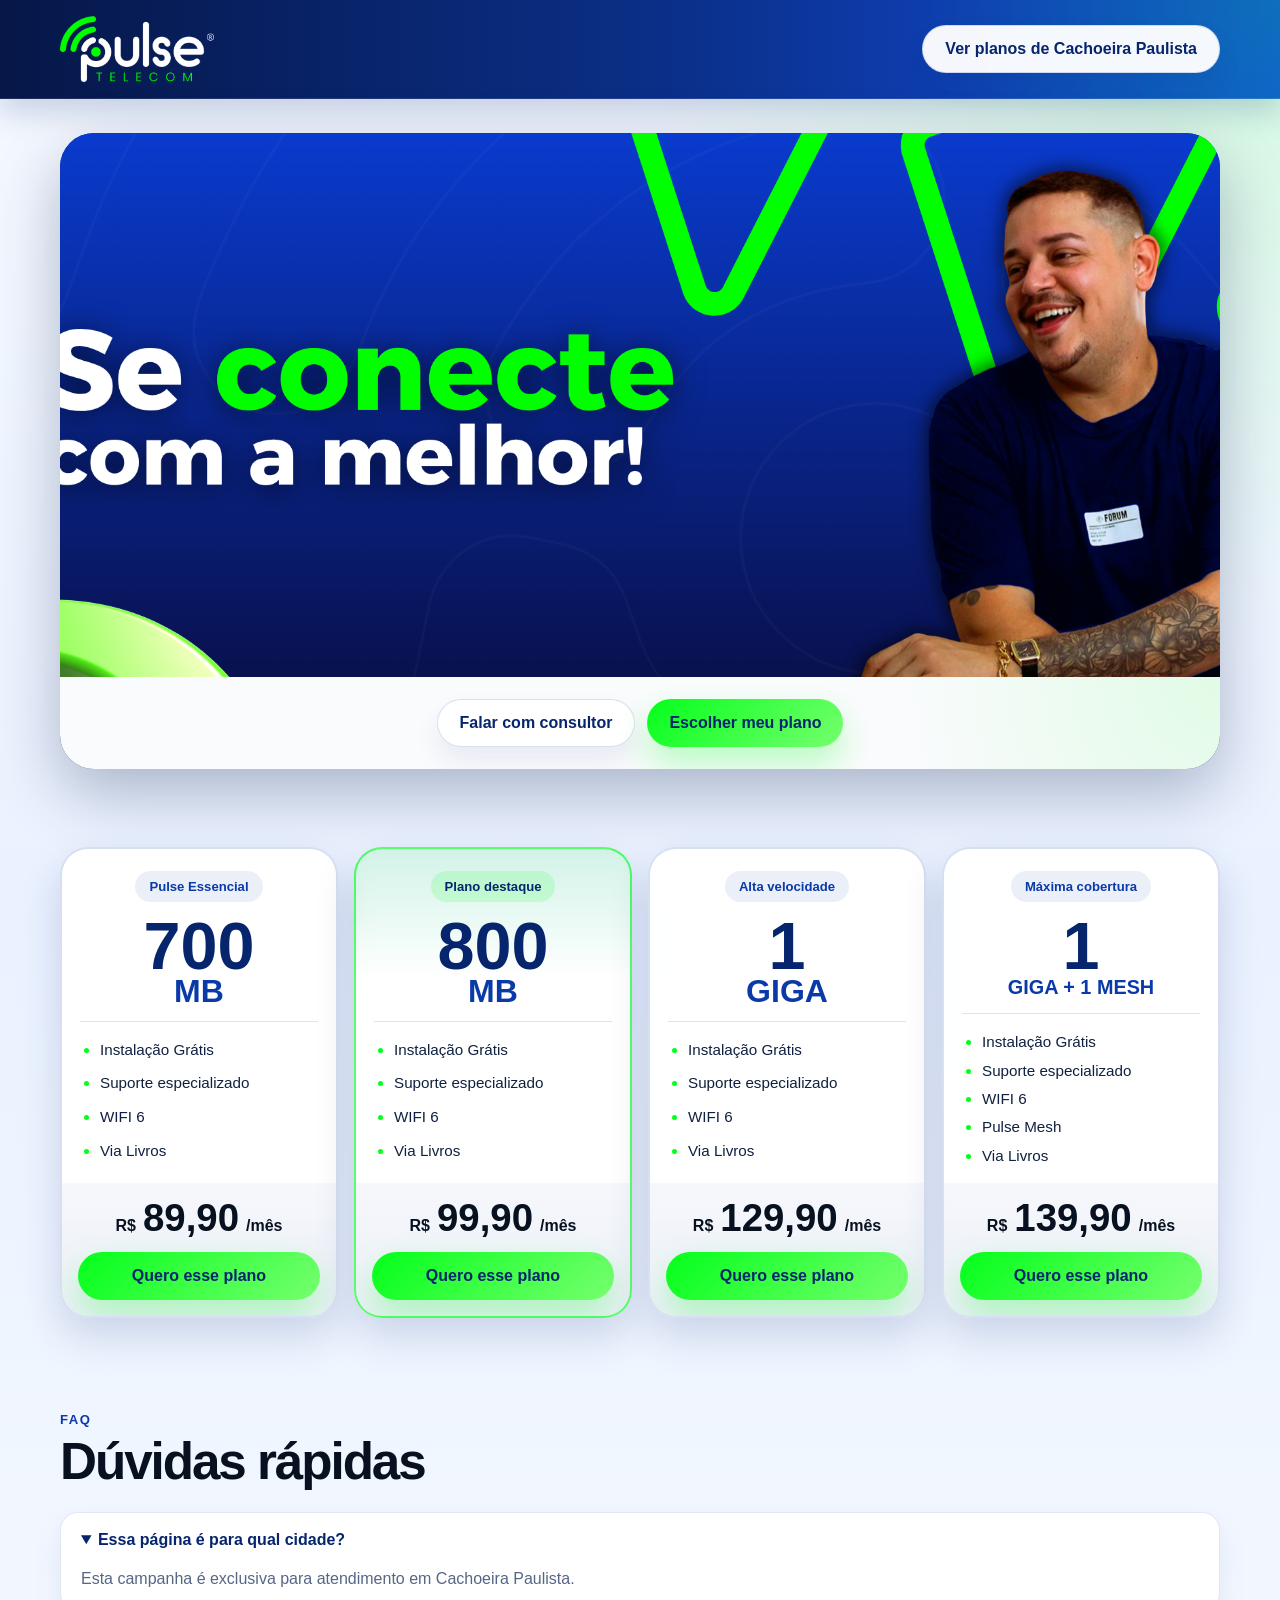
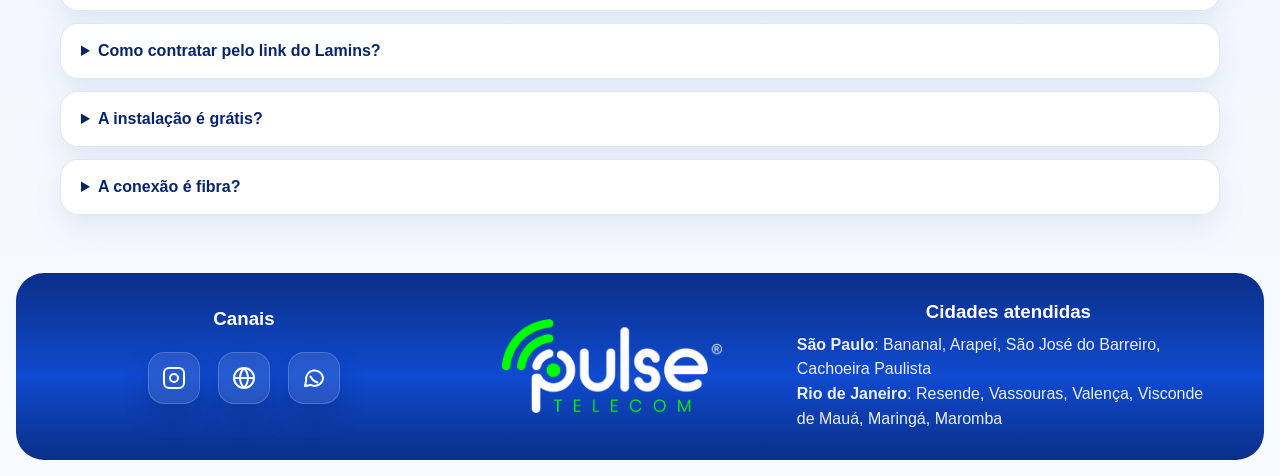
==== commit db0450a6: "Corrige banner do Lamins" ====
--- a/lamins/index.html
+++ b/lamins/index.html
@@ -31,7 +31,7 @@
     <section class="partner-hero">
       <div class="container">
         <div class="partner-cover-banner">
-          <img class="partner-cover-image" src="./CAPA%20LAMINS.png" alt="Campanha Pulse Telecom indicada por Lamins">
+          <img class="partner-cover-image" src="./capa-lamins.png" alt="Campanha Pulse Telecom indicada por Lamins" loading="eager" fetchpriority="high" decoding="async">
           <div class="partner-cover-card">
             <div class="partner-cover-actions">
               <a class="button button-secondary" href="https://wa.me/5512988930891" data-consult-message target="_blank" rel="noopener noreferrer">Falar com consultor</a>
--- a/parceiros/parceiro.css
+++ b/parceiros/parceiro.css
@@ -135,7 +135,9 @@
 
 .partner-cover-image {
   width: 100%;
+  aspect-ratio: 1920 / 900;
   height: auto;
+  object-fit: cover;
 }
 
 .partner-cover-card {
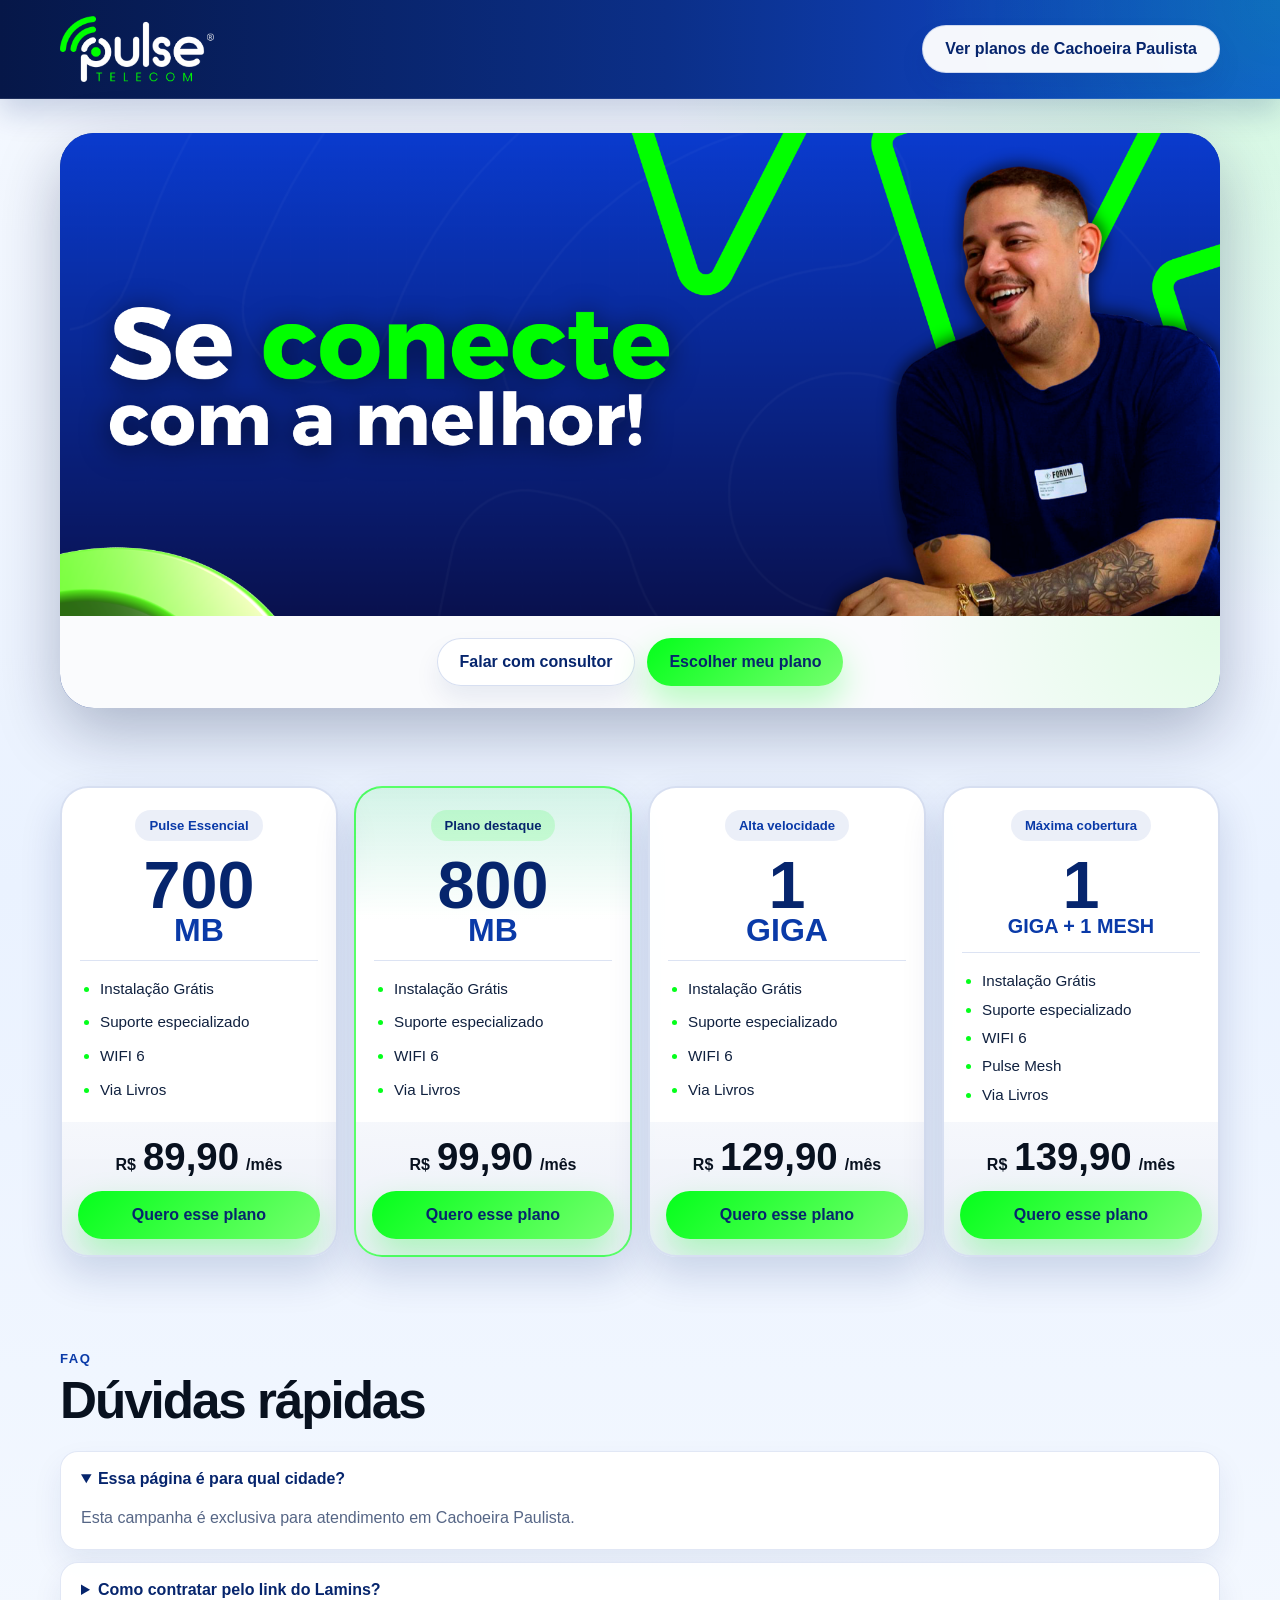
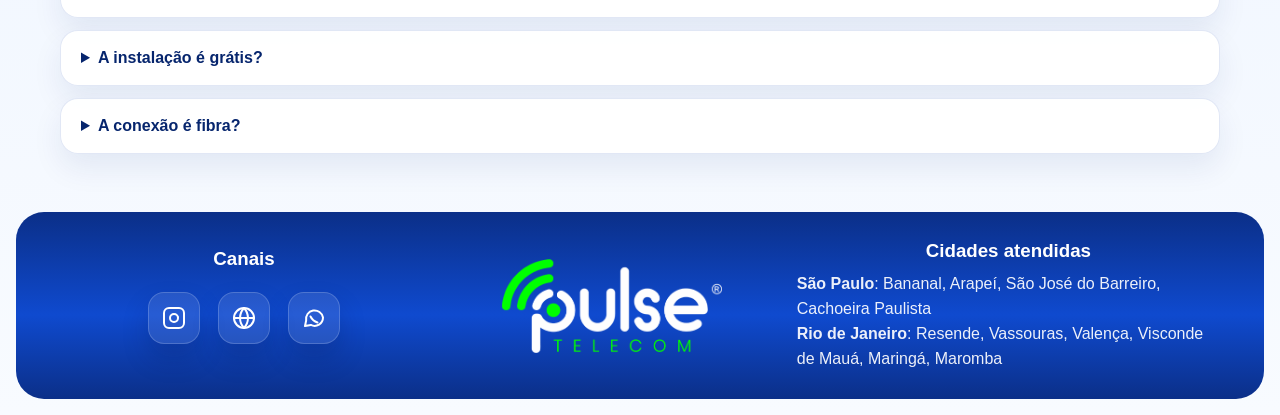
==== commit 6419d559: "Otimiza cabecalho mobile das LPs de parceiros" ====
--- a/lamins/index.html
+++ b/lamins/index.html
@@ -15,7 +15,7 @@
   <meta property="og:image" content="https://lp.pulsetelecom.net.br/assets/site/icon-pulse-1000.png">
   <link rel="icon" type="image/png" sizes="512x512" href="../assets/site/favicon-512.png">
   <link rel="apple-touch-icon" sizes="180x180" href="../assets/site/apple-touch-icon-180.png">
-  <link rel="stylesheet" href="../parceiros/parceiro.css?v=20260817b">
+  <link rel="stylesheet" href="../parceiros/parceiro.css?v=20260817c">
 </head>
 <body data-partner="Lamins" data-source-prefix="pelo Lamins" data-city="Cachoeira Paulista" data-whatsapp="5512988930891">
   <header class="partner-header">
--- a/parceiros/parceiro.css
+++ b/parceiros/parceiro.css
@@ -135,7 +135,7 @@
 
 .partner-cover-image {
   width: 100%;
-  aspect-ratio: 1920 / 900;
+  aspect-ratio: 1920 / 800;
   height: auto;
   object-fit: cover;
 }
@@ -655,17 +655,32 @@
 }
 
 @media (max-width: 720px) {
+  .partner-header {
+    padding: 18px 0 20px;
+  }
+
   .partner-header-row {
-    align-items: stretch;
-    flex-direction: column;
+    align-items: center;
+    justify-content: center;
+    flex-direction: row;
+  }
+
+  .partner-brand {
+    display: flex;
+    justify-content: center;
+    width: 100%;
+  }
+
+  .partner-brand img {
+    width: min(232px, 72vw);
   }
 
   .partner-header-row .button {
-    width: 100%;
+    display: none;
   }
 
   .partner-hero {
-    padding-top: 18px;
+    padding-top: 16px;
   }
 
   .partner-hero-banner,
